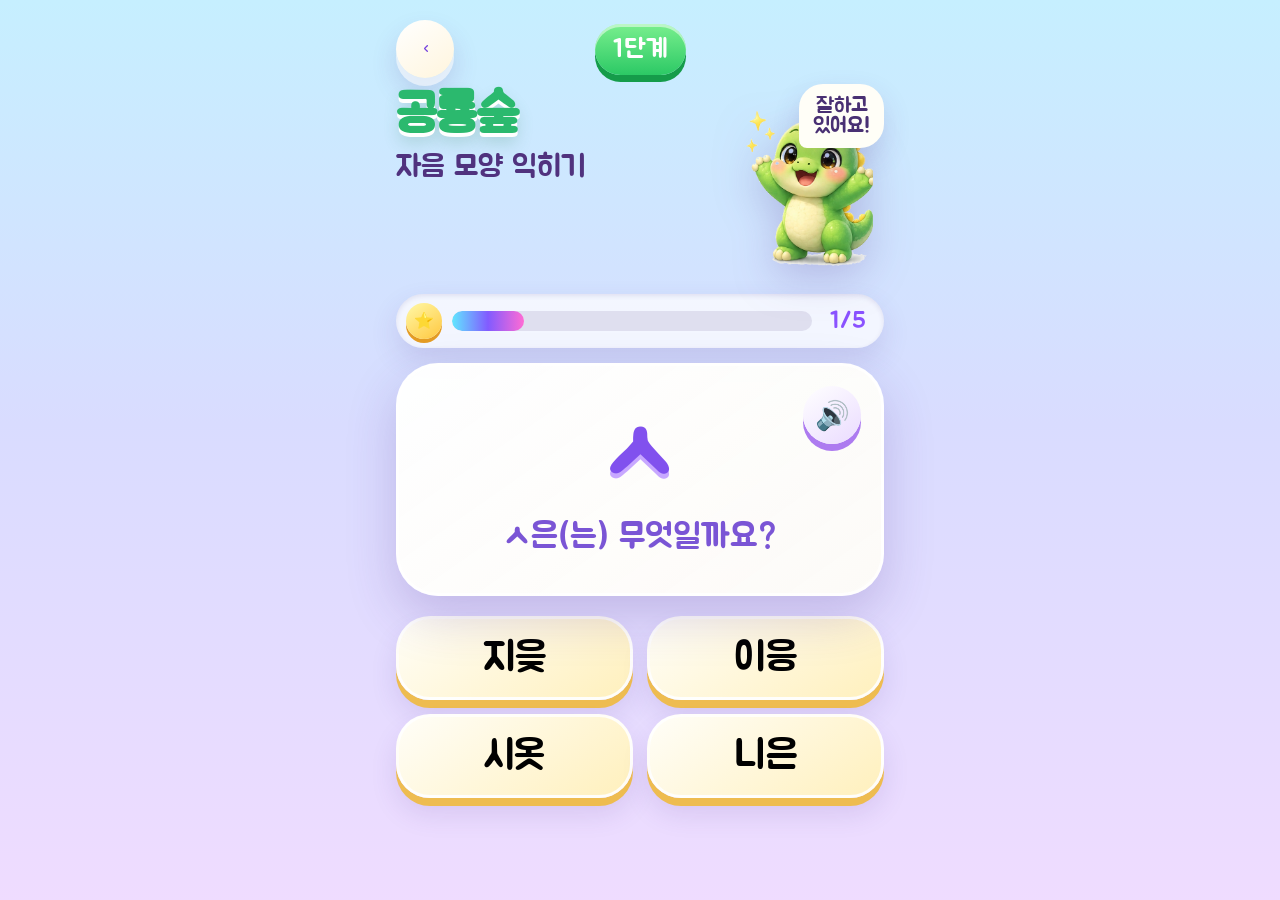
==== lesson.html @ 0b595848 "공룡숲 단계 시스템 및 문제 구조 개선" ====
<!DOCTYPE html>
<html lang="ko">
<head>
  <meta charset="UTF-8" />
  <meta name="viewport" content="width=device-width, initial-scale=1.0, viewport-fit=cover" />
  <title>윤호의 한글 월드 — 학습</title>
  <link rel="preconnect" href="https://fonts.googleapis.com" />
  <link rel="preconnect" href="https://fonts.gstatic.com" crossorigin />
  <link href="https://fonts.googleapis.com/css2?family=Jua&family=Dongle:wght@400;700&display=swap" rel="stylesheet" />
  <link rel="stylesheet" href="css/lesson.css" />
</head>
<body>
  <div class="confetti" id="confetti"></div>
  <div class="complete-overlay" id="completeOverlay">
    <div class="complete-card">
      <h2>단계 완료!</h2>
      <p id="completeMsg">다음 단계로 갈까요?</p>
      <p id="completeStars" class="complete-stars"></p>
      <button type="button" class="complete-btn" id="completeBtn">단계 선택으로</button>
    </div>
  </div>
  <main class="app">
    <div class="top-row">
      <a class="circle-btn" id="backBtn" href="stages.html" aria-label="단계 선택">‹</a>
      <div class="level-badge" id="levelBadge">1단계</div>
      <div style="width:58px"></div>
    </div>
    <div class="stage-hero">
      <div>
        <h1 class="world-title" id="lessonTitle">공룡숙</h1>
        <div class="instruction" id="lessonDesc">자음 소리를 듣고 맞는 글자를 골라요.</div>
      </div>
      <div class="speech" id="speechBubble">잘하고<br>있어요!</div>
      <div class="mascot-wrap">
        <img id="mascotImg" src="" alt="캐릭터" width="170" height="180" />
      </div>
    </div>
    <div class="progress-box">
      <div class="star-coin">⭐</div>
      <div class="progress-track"><div class="progress-fill" id="progress"></div></div>
      <span class="progress-count" id="count">1/5</span>
    </div>
    <div class="question-card">
      <button type="button" class="sound-btn" id="soundBtn">🔊</button>
      <div class="big-letter" id="questionText">ㄱ</div>
      <div class="prompt" id="promptText">“기역”은 어디 있을까?</div>
    </div>
    <div class="choices" id="choices"></div>
    <div class="reward" id="reward">
      <h3 id="rewardTitle">우와! <span>정답이에요!</span></h3>
      <p id="rewardText">잘했어요!</p>
    </div>
  </main>
  <script src="js/progress.js"></script>
  <script src="js/questionBank.js"></script>
  <script src="js/lesson.js"></script>
</body>
</html>
---- css/lesson.css ----
:root {
  --ink: #493073;
  --shadow: 0 20px 50px rgba(83, 54, 145, 0.22);
}

* { box-sizing: border-box; -webkit-tap-highlight-color: transparent; }

body {
  margin: 0;
  min-height: 100vh;
  font-family: "Jua", "Dongle", system-ui, sans-serif;
  color: var(--ink);
  background: linear-gradient(180deg, #c6efff 0%, #d9dcff 47%, #efdcff 100%);
}

.app {
  width: min(520px, 100%);
  margin: 0 auto;
  padding: 20px 16px 32px;
}

.top-row {
  display: flex;
  align-items: center;
  justify-content: space-between;
  gap: 12px;
  margin-bottom: 6px;
}

.circle-btn {
  width: 58px;
  height: 58px;
  border: 0;
  border-radius: 50%;
  display: grid;
  place-items: center;
  font-size: 28px;
  color: #7340de;
  background: linear-gradient(145deg, #fff, #fff5dd);
  box-shadow: 0 8px 0 rgba(255, 255, 255, 0.58), 0 14px 26px rgba(86, 56, 145, 0.18);
  cursor: pointer;
  text-decoration: none;
}

.level-badge {
  padding: 9px 18px;
  border-radius: 999px;
  color: #fff;
  font-size: 26px;
  background: linear-gradient(180deg, #79ef8e, #2cc965);
  box-shadow: inset 0 3px 0 rgba(255, 255, 255, 0.5), 0 7px 0 #159c4a;
}

.stage-hero {
  position: relative;
  min-height: 210px;
  padding-top: 8px;
}

.world-title {
  margin: 0;
  font-size: 52px;
  line-height: 0.9;
  color: #2bb96e;
  text-shadow: 0 4px 0 #fff, 0 10px 16px rgba(60, 138, 95, 0.24);
}

.instruction {
  margin: 14px 0 0;
  font-size: 30px;
  line-height: 0.95;
  color: #50327e;
}

.mascot-wrap {
  position: absolute;
  right: -8px;
  top: 4px;
  width: 170px;
  height: 180px;
  animation: float 3.5s ease-in-out infinite;
}

@keyframes float {
  0%, 100% { transform: translateY(0); }
  50% { transform: translateY(-10px); }
}

.mascot-wrap img {
  width: 100%;
  height: 100%;
  object-fit: contain;
  filter: drop-shadow(0 12px 20px rgba(86, 56, 145, 0.25));
}

.speech {
  position: absolute;
  right: 0;
  top: 0;
  z-index: 2;
  padding: 12px 14px;
  border-radius: 24px 24px 24px 8px;
  background: #fffef7;
  font-size: 21px;
  line-height: 0.95;
  box-shadow: 0 12px 28px rgba(86, 56, 145, 0.16);
  text-align: center;
}

.progress-box {
  display: flex;
  align-items: center;
  gap: 10px;
  padding: 9px 10px;
  border-radius: 999px;
  background: rgba(255, 255, 255, 0.72);
  box-shadow: inset 0 2px 5px rgba(68, 42, 130, 0.11), 0 12px 28px rgba(86, 56, 145, 0.14);
  margin-bottom: 15px;
}

.star-coin {
  width: 36px;
  height: 36px;
  border-radius: 50%;
  display: grid;
  place-items: center;
  background: linear-gradient(145deg, #fff9a8, #ffc73f);
  box-shadow: 0 4px 0 #e49c24;
}

.progress-track {
  flex: 1;
  height: 20px;
  border-radius: 999px;
  overflow: hidden;
  background: rgba(86, 71, 130, 0.13);
}

.progress-fill {
  height: 100%;
  width: 20%;
  border-radius: 999px;
  background: linear-gradient(90deg, #61e7ff, #825bff, #ff6bd4);
  transition: width 0.35s ease;
}

.progress-count {
  min-width: 52px;
  text-align: center;
  color: #8a52ff;
  font-size: 24px;
}

.question-card {
  position: relative;
  padding: 34px 18px;
  min-height: 200px;
  border-radius: 42px;
  background: linear-gradient(145deg, rgba(255, 255, 255, 0.98), rgba(255, 253, 247, 0.93));
  border: 3px solid rgba(255, 255, 255, 0.82);
  box-shadow: var(--shadow);
  text-align: center;
}

.sound-btn {
  position: absolute;
  right: 20px;
  top: 20px;
  width: 58px;
  height: 58px;
  border: 0;
  border-radius: 50%;
  background: linear-gradient(145deg, #fff, #eadbff);
  font-size: 28px;
  cursor: pointer;
  box-shadow: 0 7px 0 #ad7bf0;
}

.big-letter {
  margin-top: 12px;
  font-size: 96px;
  line-height: 0.9;
  color: #8151ee;
  text-shadow: 0 5px 0 #c8a8ff;
}

.prompt {
  margin-top: 18px;
  font-size: 34px;
  color: #7a55d5;
}

.choices {
  display: grid;
  grid-template-columns: repeat(2, 1fr);
  gap: 14px;
  margin-top: 20px;
}

.choice {
  min-height: 84px;
  border: 3px solid rgba(255, 255, 255, 0.88);
  border-radius: 34px;
  font-family: "Jua", sans-serif;
  font-size: 40px;
  cursor: pointer;
  background: linear-gradient(145deg, #fffef8, #fff0bd);
  box-shadow: 0 8px 0 #eebc50, 0 16px 27px rgba(86, 56, 145, 0.13);
}

.choice.correct {
  background: linear-gradient(145deg, #fff9c9, #e8c4ff 52%, #c897ff);
  box-shadow: 0 0 0 5px rgba(255, 255, 255, 0.9), 0 0 34px rgba(255, 226, 77, 0.95);
}

.choice.wrong {
  filter: saturate(0.45);
  opacity: 0.72;
}

.reward {
  display: none;
  margin-top: 18px;
  padding: 18px;
  border-radius: 34px;
  background: rgba(255, 255, 255, 0.92);
  border: 3px solid rgba(255, 255, 255, 0.85);
  box-shadow: var(--shadow);
  text-align: center;
}

.reward.show { display: block; }

.reward h3 {
  margin: 0;
  font-size: 34px;
  color: #2bb69e;
}

.reward p {
  margin: 8px 0 0;
  font-family: "Dongle", sans-serif;
  font-size: 28px;
  color: #705d9f;
}

.complete-overlay {
  display: none;
  position: fixed;
  inset: 0;
  z-index: 100;
  place-items: center;
  padding: 20px;
  background: rgba(73, 48, 115, 0.5);
  backdrop-filter: blur(8px);
}

.complete-overlay.show { display: grid; }

.complete-card {
  width: min(380px, 100%);
  padding: 28px 22px;
  border-radius: 36px;
  text-align: center;
  background: #fff;
  box-shadow: var(--shadow);
}

.complete-card h2 {
  margin: 0;
  font-size: 36px;
  color: #6b32d6;
}

.complete-card p {
  font-family: "Dongle", sans-serif;
  font-size: 28px;
  color: #7660a6;
}

.complete-stars {
  font-size: 32px;
  letter-spacing: 4px;
  color: #ffc73f;
  margin: 8px 0 0;
}

.complete-btn {
  margin-top: 16px;
  border: 0;
  border-radius: 28px;
  padding: 14px 28px;
  font-family: "Jua", sans-serif;
  font-size: 26px;
  color: #fff;
  background: linear-gradient(180deg, #ff85ca, #ff4caf);
  box-shadow: 0 8px 0 #d82c86;
  cursor: pointer;
}

.confetti {
  position: fixed;
  inset: 0;
  pointer-events: none;
  z-index: 99;
  display: none;
  overflow: hidden;
}

.confetti.show { display: block; }

.confetti i {
  position: absolute;
  top: -20px;
  width: 10px;
  height: 16px;
  border-radius: 4px;
  animation: fall 1.2s linear forwards;
}

@keyframes fall {
  to {
    transform: translateY(110vh) rotate(720deg);
    opacity: 0.2;
  }
}
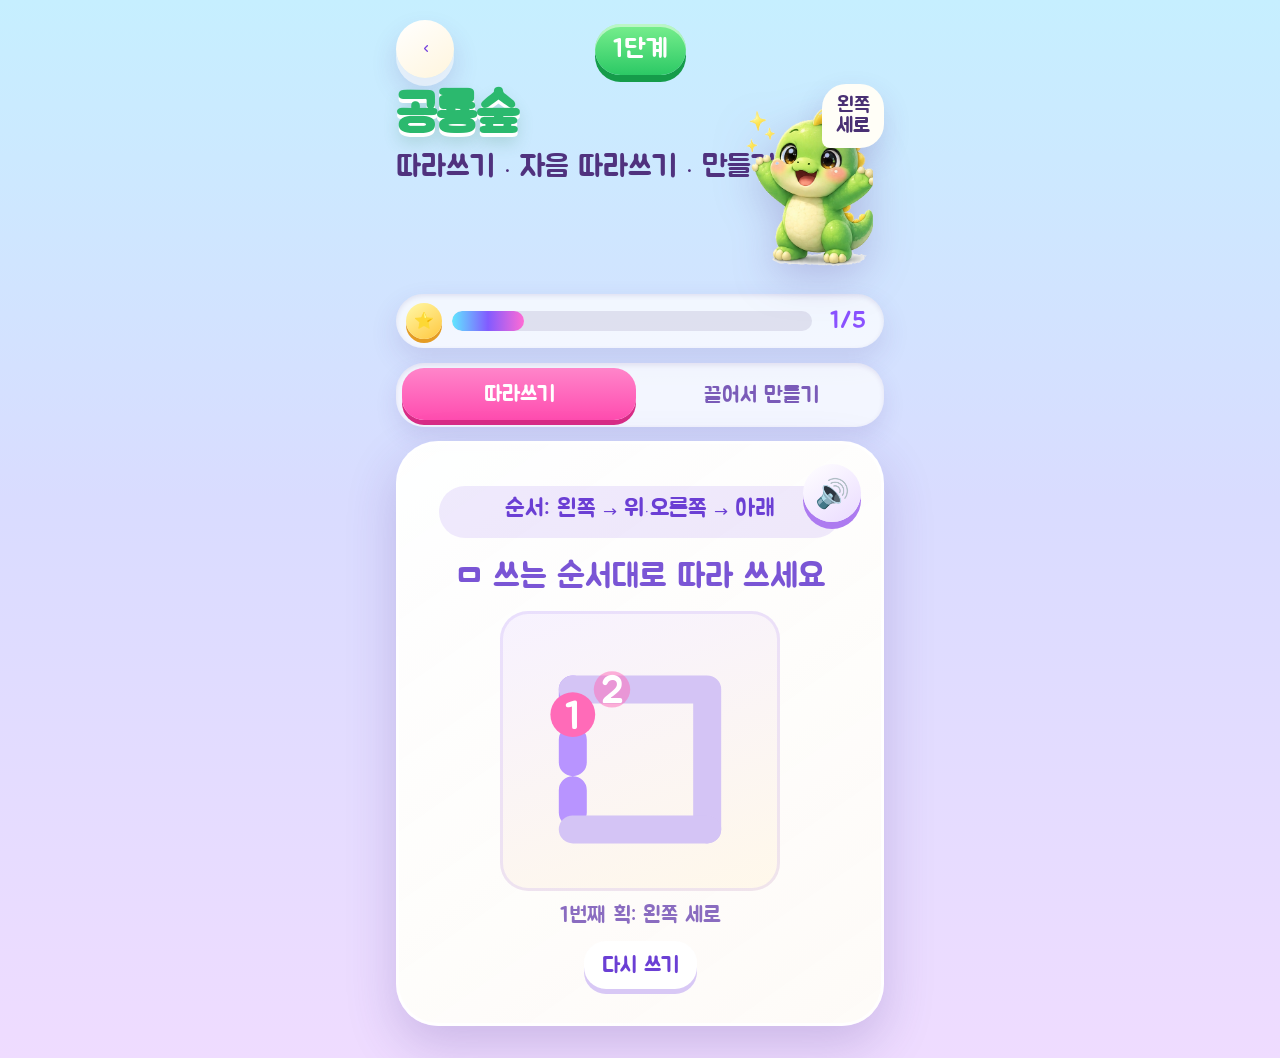
==== commit 0aaffb04: "o" ====
--- a/lesson.html
+++ b/lesson.html
@@ -16,7 +16,8 @@
       <h2>단계 완료!</h2>
       <p id="completeMsg">다음 단계로 갈까요?</p>
       <p id="completeStars" class="complete-stars"></p>
-      <button type="button" class="complete-btn" id="completeBtn">단계 선택으로</button>
+      <button type="button" class="complete-btn" id="completeOtherBtn" hidden>다른 놀이 하기</button>
+      <button type="button" class="complete-btn complete-btn-secondary" id="completeBtn">단계 선택으로</button>
     </div>
   </div>
   <main class="app">
@@ -40,10 +41,16 @@
       <div class="progress-track"><div class="progress-fill" id="progress"></div></div>
       <span class="progress-count" id="count">1/5</span>
     </div>
+    <div class="mode-tabs" id="modeTabs" hidden>
+      <button type="button" class="mode-tab is-active" data-mode="trace" id="tabTrace">따라쓰기</button>
+      <button type="button" class="mode-tab" data-mode="assemble" id="tabAssemble">끌어서 만들기</button>
+    </div>
     <div class="question-card">
       <button type="button" class="sound-btn" id="soundBtn">🔊</button>
       <div class="big-letter" id="questionText">ㄱ</div>
+      <div class="stroke-tip" id="strokeTip" hidden></div>
       <div class="prompt" id="promptText">“기역”은 어디 있을까?</div>
+      <div class="play-area" id="playArea" hidden></div>
     </div>
     <div class="choices" id="choices"></div>
     <div class="reward" id="reward">
@@ -52,6 +59,7 @@
     </div>
   </main>
   <script src="js/progress.js"></script>
+  <script src="js/strokeData.js"></script>
   <script src="js/questionBank.js"></script>
   <script src="js/lesson.js"></script>
 </body>
--- a/css/lesson.css
+++ b/css/lesson.css
@@ -151,6 +151,41 @@
   font-size: 24px;
 }
 
+.mode-tabs {
+  display: grid;
+  grid-template-columns: 1fr 1fr;
+  gap: 8px;
+  margin: 0 0 14px;
+  padding: 6px;
+  border-radius: 28px;
+  background: rgba(255, 255, 255, 0.72);
+  box-shadow: inset 0 2px 5px rgba(68, 42, 130, 0.1), 0 10px 22px rgba(86, 56, 145, 0.12);
+}
+
+.mode-tabs[hidden] {
+  display: none !important;
+}
+
+.mode-tab {
+  border: 0;
+  border-radius: 22px;
+  min-height: 52px;
+  padding: 10px 8px;
+  font-family: "Jua", sans-serif;
+  font-size: 22px;
+  color: #7a5bb8;
+  background: transparent;
+  cursor: pointer;
+  transition: transform 0.15s ease, background 0.15s ease, color 0.15s ease;
+}
+
+.mode-tab.is-active {
+  color: #fff;
+  background: linear-gradient(180deg, #ff85ca, #ff4caf);
+  box-shadow: 0 5px 0 #d82c86;
+  transform: translateY(-1px);
+}
+
 .question-card {
   position: relative;
   padding: 34px 18px;
@@ -184,10 +219,240 @@
   text-shadow: 0 5px 0 #c8a8ff;
 }
 
+.big-letter.hidden-letter {
+  position: absolute;
+  width: 1px;
+  height: 1px;
+  overflow: hidden;
+  clip: rect(0, 0, 0, 0);
+}
+
+.stroke-tip {
+  margin: 8px auto 0;
+  max-width: 90%;
+  padding: 8px 14px;
+  border-radius: 999px;
+  background: rgba(129, 81, 238, 0.12);
+  color: #6b3fd4;
+  font-size: 24px;
+}
+
 .prompt {
   margin-top: 18px;
   font-size: 34px;
   color: #7a55d5;
+}
+
+.play-area {
+  margin-top: 12px;
+}
+
+.play-area[hidden] { display: none !important; }
+
+.stroke-board {
+  position: relative;
+  width: min(280px, 78vw);
+  margin: 0 auto;
+  aspect-ratio: 1;
+  touch-action: none;
+  user-select: none;
+}
+
+.stroke-board svg {
+  width: 100%;
+  height: 100%;
+  display: block;
+  border-radius: 28px;
+  background: linear-gradient(160deg, #f7f2ff, #fff8ea);
+  box-shadow: inset 0 0 0 3px rgba(129, 81, 238, 0.12);
+}
+
+.stroke-guide {
+  fill: none;
+  stroke: #d4c4f5;
+  stroke-width: 10;
+  stroke-linecap: round;
+  stroke-linejoin: round;
+}
+
+.stroke-active {
+  fill: none;
+  stroke: #b894ff;
+  stroke-width: 10;
+  stroke-linecap: round;
+  stroke-linejoin: round;
+  stroke-dasharray: 8 10;
+  animation: dash-move 1s linear infinite;
+}
+
+@keyframes dash-move {
+  to { stroke-dashoffset: -36; }
+}
+
+.stroke-done {
+  fill: none;
+  stroke: #6b3fd4;
+  stroke-width: 11;
+  stroke-linecap: round;
+  stroke-linejoin: round;
+}
+
+.stroke-draw {
+  fill: none;
+  stroke: #ff6bb8;
+  stroke-width: 12;
+  stroke-linecap: round;
+  stroke-linejoin: round;
+  pointer-events: none;
+}
+
+.stroke-num {
+  font-family: "Jua", sans-serif;
+  font-size: 14px;
+  fill: #fff;
+  pointer-events: none;
+}
+
+.stroke-num-bg {
+  fill: #ff6bb8;
+}
+
+.trace-hint {
+  margin-top: 10px;
+  font-size: 22px;
+  color: #8a6cc0;
+}
+
+.trace-actions {
+  display: flex;
+  justify-content: center;
+  gap: 10px;
+  margin-top: 12px;
+}
+
+.trace-btn {
+  border: 0;
+  border-radius: 22px;
+  padding: 10px 18px;
+  font-family: "Jua", sans-serif;
+  font-size: 22px;
+  color: #6b3fd4;
+  background: #fff;
+  box-shadow: 0 5px 0 #d8c8f5;
+  cursor: pointer;
+}
+
+.stroke-preview {
+  width: min(240px, 70vw);
+  margin: 0 auto 4px;
+  aspect-ratio: 1;
+}
+
+.stroke-preview svg {
+  width: 100%;
+  height: 100%;
+  display: block;
+  border-radius: 28px;
+  background: linear-gradient(160deg, #f7f2ff, #fff8ea);
+  box-shadow: inset 0 0 0 3px rgba(129, 81, 238, 0.12);
+}
+
+.preview-stroke {
+  fill: none;
+  stroke: #8151ee;
+  stroke-width: 10;
+  stroke-linecap: round;
+  stroke-linejoin: round;
+}
+
+.assemble-board {
+  width: min(280px, 78vw);
+  margin: 0 auto;
+  aspect-ratio: 1;
+  position: relative;
+}
+
+.assemble-board svg {
+  width: 100%;
+  height: 100%;
+  border-radius: 28px;
+  background: linear-gradient(160deg, #f7f2ff, #fff8ea);
+  box-shadow: inset 0 0 0 3px rgba(129, 81, 238, 0.12);
+}
+
+.slot-ghost {
+  fill: none;
+  stroke: #ddd0f5;
+  stroke-width: 10;
+  stroke-linecap: round;
+  stroke-linejoin: round;
+  stroke-dasharray: 6 8;
+}
+
+.slot-active {
+  fill: none;
+  stroke: #ff9ad0;
+  stroke-width: 11;
+  stroke-linecap: round;
+  stroke-linejoin: round;
+  stroke-dasharray: 8 10;
+  animation: dash-move 1s linear infinite;
+}
+
+.slot-filled {
+  fill: none;
+  stroke: #6b3fd4;
+  stroke-width: 11;
+  stroke-linecap: round;
+  stroke-linejoin: round;
+}
+
+.piece-tray {
+  display: flex;
+  flex-wrap: wrap;
+  justify-content: center;
+  gap: 10px;
+  margin-top: 14px;
+  min-height: 72px;
+}
+
+.stroke-piece {
+  width: 72px;
+  height: 72px;
+  border: 0;
+  border-radius: 20px;
+  padding: 6px;
+  background: linear-gradient(145deg, #fffef8, #ffe8a8);
+  box-shadow: 0 6px 0 #e8c060;
+  cursor: grab;
+  touch-action: none;
+}
+
+.stroke-piece:active { cursor: grabbing; }
+
+.stroke-piece.used {
+  opacity: 0.35;
+  pointer-events: none;
+  filter: grayscale(0.4);
+}
+
+.stroke-piece.dragging {
+  opacity: 0.55;
+  transform: scale(1.05);
+}
+
+.stroke-piece svg {
+  width: 100%;
+  height: 100%;
+  pointer-events: none;
+}
+
+.piece-path {
+  fill: none;
+  stroke: #8151ee;
+  stroke-width: 10;
+  stroke-linecap: round;
+  stroke-linejoin: round;
 }
 
 .choices {
@@ -195,6 +460,10 @@
   grid-template-columns: repeat(2, 1fr);
   gap: 14px;
   margin-top: 20px;
+}
+
+.choices.hidden-choices {
+  display: none;
 }
 
 .choice {
@@ -298,6 +567,17 @@
   cursor: pointer;
 }
 
+.complete-btn-secondary {
+  margin-top: 10px;
+  color: #6b3fd4;
+  background: linear-gradient(180deg, #fff, #efe6ff);
+  box-shadow: 0 8px 0 #cbb6f0;
+}
+
+.complete-btn[hidden] {
+  display: none !important;
+}
+
 .confetti {
   position: fixed;
   inset: 0;
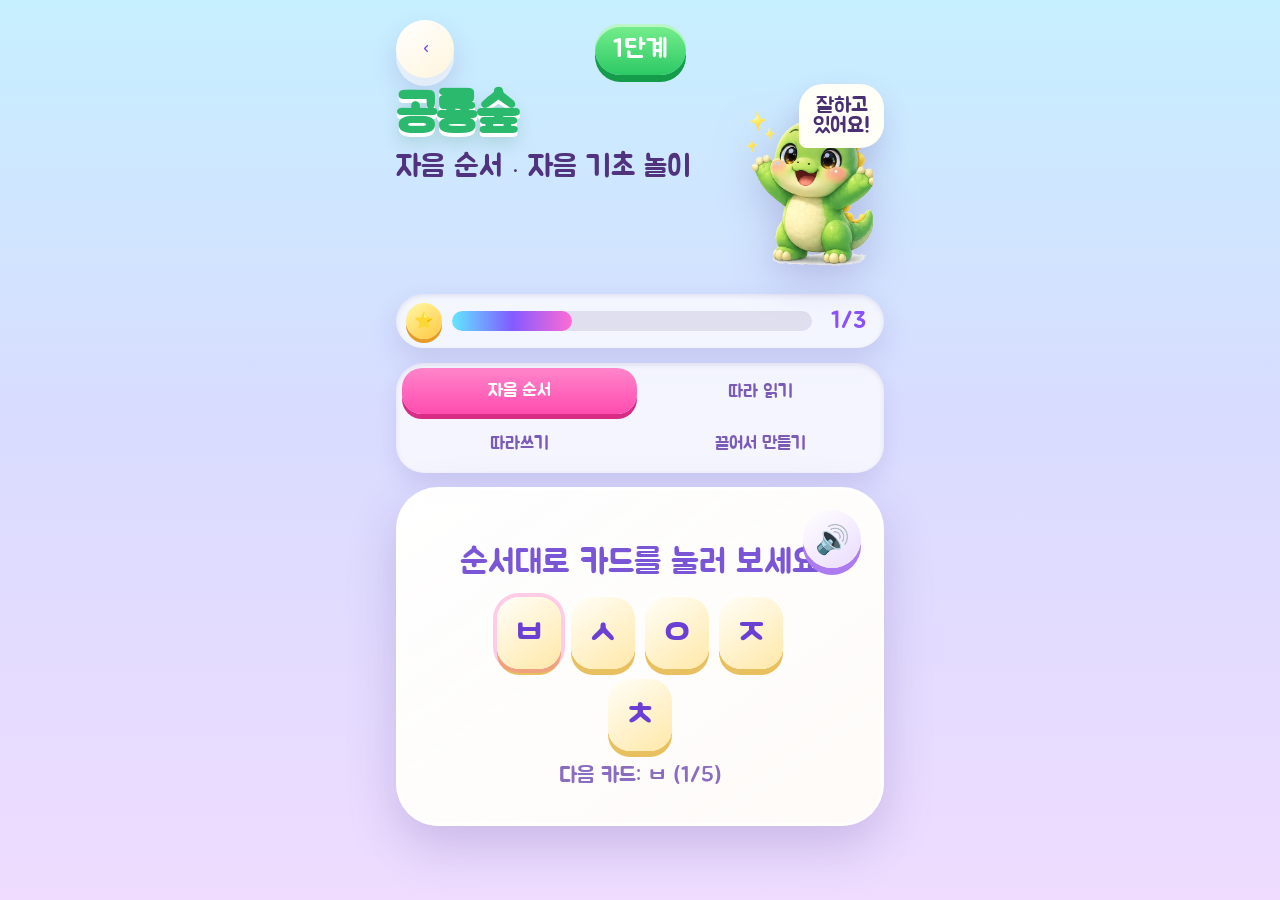
==== commit 00680d3b: "수정" ====
--- a/lesson.html
+++ b/lesson.html
@@ -42,7 +42,9 @@
       <span class="progress-count" id="count">1/5</span>
     </div>
     <div class="mode-tabs" id="modeTabs" hidden>
-      <button type="button" class="mode-tab is-active" data-mode="trace" id="tabTrace">따라쓰기</button>
+      <button type="button" class="mode-tab is-active" data-mode="order-tap" id="tabOrder">자음 순서</button>
+      <button type="button" class="mode-tab" data-mode="read-along" id="tabRead">따라 읽기</button>
+      <button type="button" class="mode-tab" data-mode="trace" id="tabTrace">따라쓰기</button>
       <button type="button" class="mode-tab" data-mode="assemble" id="tabAssemble">끌어서 만들기</button>
     </div>
     <div class="question-card">
--- a/css/lesson.css
+++ b/css/lesson.css
@@ -154,7 +154,7 @@
 .mode-tabs {
   display: grid;
   grid-template-columns: 1fr 1fr;
-  gap: 8px;
+  gap: 6px;
   margin: 0 0 14px;
   padding: 6px;
   border-radius: 28px;
@@ -168,11 +168,11 @@
 
 .mode-tab {
   border: 0;
-  border-radius: 22px;
-  min-height: 52px;
-  padding: 10px 8px;
+  border-radius: 20px;
+  min-height: 46px;
+  padding: 8px 6px;
   font-family: "Jua", sans-serif;
-  font-size: 22px;
+  font-size: 18px;
   color: #7a5bb8;
   background: transparent;
   cursor: pointer;
@@ -184,6 +184,90 @@
   background: linear-gradient(180deg, #ff85ca, #ff4caf);
   box-shadow: 0 5px 0 #d82c86;
   transform: translateY(-1px);
+}
+
+.order-card-grid {
+  display: flex;
+  flex-wrap: wrap;
+  justify-content: center;
+  gap: 10px;
+  margin: 8px auto 0;
+  max-width: 340px;
+}
+
+.order-card {
+  width: 64px;
+  height: 72px;
+  border: 0;
+  border-radius: 22px;
+  font-family: "Jua", sans-serif;
+  font-size: 36px;
+  color: #6b3fd4;
+  background: linear-gradient(145deg, #fffef8, #ffe8a8);
+  box-shadow: 0 6px 0 #e8c060;
+  cursor: pointer;
+}
+
+.order-card.is-next {
+  box-shadow: 0 0 0 4px rgba(255, 107, 184, 0.35), 0 6px 0 #e8c060;
+  animation: blank-pulse 1.1s ease-in-out infinite;
+}
+
+.order-card.is-done {
+  color: #fff;
+  background: linear-gradient(145deg, #b894ff, #8151ee);
+  box-shadow: 0 6px 0 #6b3fd4;
+  transform: scale(0.96);
+}
+
+.order-card.is-wrong {
+  animation: card-shake 0.28s ease;
+}
+
+@keyframes card-shake {
+  0%, 100% { transform: translateX(0); }
+  25% { transform: translateX(-6px); }
+  75% { transform: translateX(6px); }
+}
+
+.read-along-box {
+  margin-top: 8px;
+}
+
+.read-along-name {
+  margin: 10px 0 0;
+  font-size: 40px;
+  color: #ff4caf;
+  text-shadow: 0 3px 0 rgba(255, 200, 230, 0.8);
+}
+
+.read-along-actions {
+  display: flex;
+  flex-direction: column;
+  gap: 10px;
+  margin-top: 14px;
+}
+
+.read-along-btn {
+  border: 0;
+  border-radius: 28px;
+  min-height: 64px;
+  padding: 12px 18px;
+  font-family: "Jua", sans-serif;
+  font-size: 28px;
+  cursor: pointer;
+}
+
+.read-along-btn.listen {
+  color: #6b3fd4;
+  background: linear-gradient(145deg, #fff, #eadbff);
+  box-shadow: 0 6px 0 #ad7bf0;
+}
+
+.read-along-btn.done {
+  color: #fff;
+  background: linear-gradient(180deg, #79ef8e, #2cc965);
+  box-shadow: 0 6px 0 #159c4a;
 }
 
 .question-card {
@@ -365,6 +449,187 @@
   stroke-linejoin: round;
 }
 
+.cloud-path {
+  position: relative;
+  width: min(360px, 94vw);
+  margin: 0 auto;
+  padding: 18px 10px 8px;
+  border-radius: 28px;
+  overflow: hidden;
+  background: linear-gradient(180deg, #dff4ff 0%, #efe6ff 55%, #fff6e8 100%);
+  box-shadow: inset 0 0 0 3px rgba(255, 255, 255, 0.7);
+}
+
+.cloud-path-sky {
+  position: absolute;
+  inset: 0;
+  background:
+    radial-gradient(circle at 12% 28%, rgba(255, 255, 255, 0.7) 0 10px, transparent 11px),
+    radial-gradient(circle at 78% 18%, rgba(255, 220, 120, 0.55) 0 14px, transparent 15px),
+    radial-gradient(circle at 88% 62%, rgba(255, 255, 255, 0.55) 0 8px, transparent 9px);
+  pointer-events: none;
+}
+
+.cloud-path-row {
+  position: relative;
+  z-index: 1;
+  display: flex;
+  align-items: flex-end;
+  justify-content: space-between;
+  gap: 0;
+  min-height: 168px;
+  padding-top: 18px;
+}
+
+.cloud-jumper {
+  position: absolute;
+  z-index: 5;
+  width: 28px;
+  height: 28px;
+  margin-left: -14px;
+  margin-top: -28px;
+  font-size: 24px;
+  line-height: 1;
+  text-align: center;
+  pointer-events: none;
+  filter: drop-shadow(0 3px 2px rgba(255, 170, 40, 0.45));
+  transition: left 0.25s ease, top 0.25s ease;
+}
+
+.cloud-jumper.is-waiting {
+  animation: star-wait 1.4s ease-in-out infinite;
+}
+
+@keyframes star-wait {
+  0%, 100% { transform: translateY(0); }
+  50% { transform: translateY(-5px); }
+}
+
+.cloud-bridge {
+  flex: 0 0 18px;
+  align-self: center;
+  display: flex;
+  align-items: center;
+  justify-content: center;
+  margin-bottom: 34px;
+  height: 20px;
+}
+
+.cloud-bridge-dots {
+  display: block;
+  width: 100%;
+  height: 6px;
+  border-radius: 999px;
+  background: repeating-linear-gradient(
+    90deg,
+    #ffc857 0 5px,
+    transparent 5px 9px
+  );
+  opacity: 0.85;
+}
+
+.cloud-step {
+  position: relative;
+  display: flex;
+  flex-direction: column;
+  align-items: center;
+  gap: 6px;
+  flex: 1;
+  min-width: 0;
+}
+
+.cloud-step:nth-child(2) { transform: translateY(36px); }
+.cloud-step:nth-child(4) { transform: translateY(18px); }
+.cloud-step:nth-child(6) { transform: translateY(0); }
+.cloud-step:nth-child(8) { transform: translateY(-14px); }
+.cloud-step:nth-child(10) { transform: translateY(-28px); }
+
+.cloud-bubble {
+  position: relative;
+  display: grid;
+  place-items: center;
+  width: 58px;
+  height: 48px;
+  border-radius: 50% 50% 46% 46%;
+  background: linear-gradient(180deg, #ffffff 0%, #eef6ff 100%);
+  box-shadow:
+    0 8px 0 rgba(140, 170, 220, 0.28),
+    inset 0 3px 0 rgba(255, 255, 255, 0.95);
+}
+
+.cloud-bubble::before,
+.cloud-bubble::after {
+  content: "";
+  position: absolute;
+  background: inherit;
+  border-radius: 50%;
+  box-shadow: inherit;
+}
+
+.cloud-bubble::before {
+  width: 28px;
+  height: 28px;
+  left: -8px;
+  bottom: 6px;
+}
+
+.cloud-bubble::after {
+  width: 34px;
+  height: 34px;
+  right: -10px;
+  bottom: 8px;
+}
+
+.cloud-label {
+  font-size: 16px;
+  color: #7a5bb8;
+  line-height: 1;
+}
+
+.ladder-char,
+.ladder-slot {
+  position: relative;
+  z-index: 1;
+  display: grid;
+  place-items: center;
+  width: 40px;
+  height: 40px;
+  border-radius: 14px;
+  font-size: 30px;
+  line-height: 1;
+}
+
+.ladder-char {
+  color: #6b3fd4;
+  background: rgba(255, 255, 255, 0.92);
+  box-shadow: 0 3px 0 rgba(180, 150, 230, 0.35);
+}
+
+.ladder-slot {
+  color: #ff6bb8;
+  background: rgba(255, 245, 250, 0.95);
+  border: 3px dashed #ff9ad0;
+  box-shadow: none;
+}
+
+.cloud-step.is-active .ladder-slot {
+  border-color: #ff4caf;
+  box-shadow: 0 0 0 4px rgba(255, 107, 184, 0.22);
+  animation: blank-pulse 1.1s ease-in-out infinite;
+}
+
+.cloud-step.is-active .cloud-bubble {
+  box-shadow:
+    0 8px 0 rgba(255, 120, 180, 0.28),
+    0 0 0 4px rgba(255, 107, 184, 0.16),
+    inset 0 3px 0 rgba(255, 255, 255, 0.95);
+}
+
+@keyframes blank-pulse {
+  0%, 100% { transform: scale(1); }
+  50% { transform: scale(1.06); }
+}
+
 .assemble-board {
   width: min(280px, 78vw);
   margin: 0 auto;
